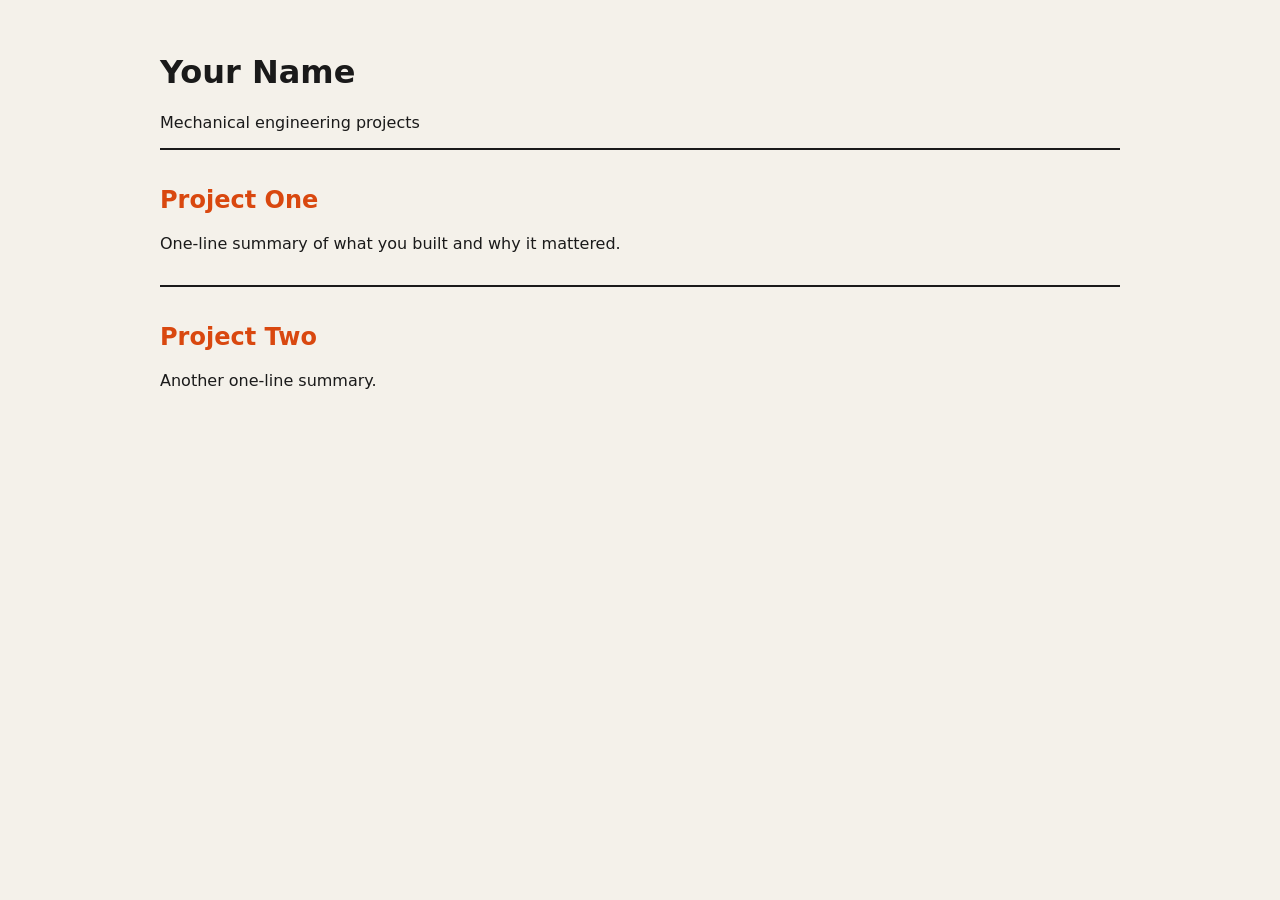
==== index.html @ 440df7db "indexfix" ====
<!DOCTYPE html>
<html lang="en">
<head>
  <meta charset="utf-8">
  <meta name="viewport" content="width=device-width, initial-scale=1">
  <title>Your Name | Mechanical Engineering Portfolio</title>
  <link rel="stylesheet" href="style.css">
</head>
<body>
  <header>
    <h1>Your Name</h1>
    <p>Mechanical engineering projects</p>
  </header>

  <main>
    <article class="project">
      <h2>Project One</h2>
      <p>One-line summary of what you built and why it mattered.</p>
    </article>
    <article class="project">
      <h2>Project Two</h2>
      <p>Another one-line summary.</p>
    </article>
  </main>
</body>
</html>
---- style.css ----
:root {
  --bg: #f4f1ea;
  --text: #1a1a1a;
  --accent: #d9480f;
}

body {
  background: var(--bg);
  color: var(--text);
  font-family: system-ui, sans-serif;
  max-width: 60rem;
  margin: 0 auto;
  padding: 2rem;
}

.project {
  border-top: 2px solid var(--text);
  padding: 1rem 0;
}

.project h2 { color: var(--accent); }
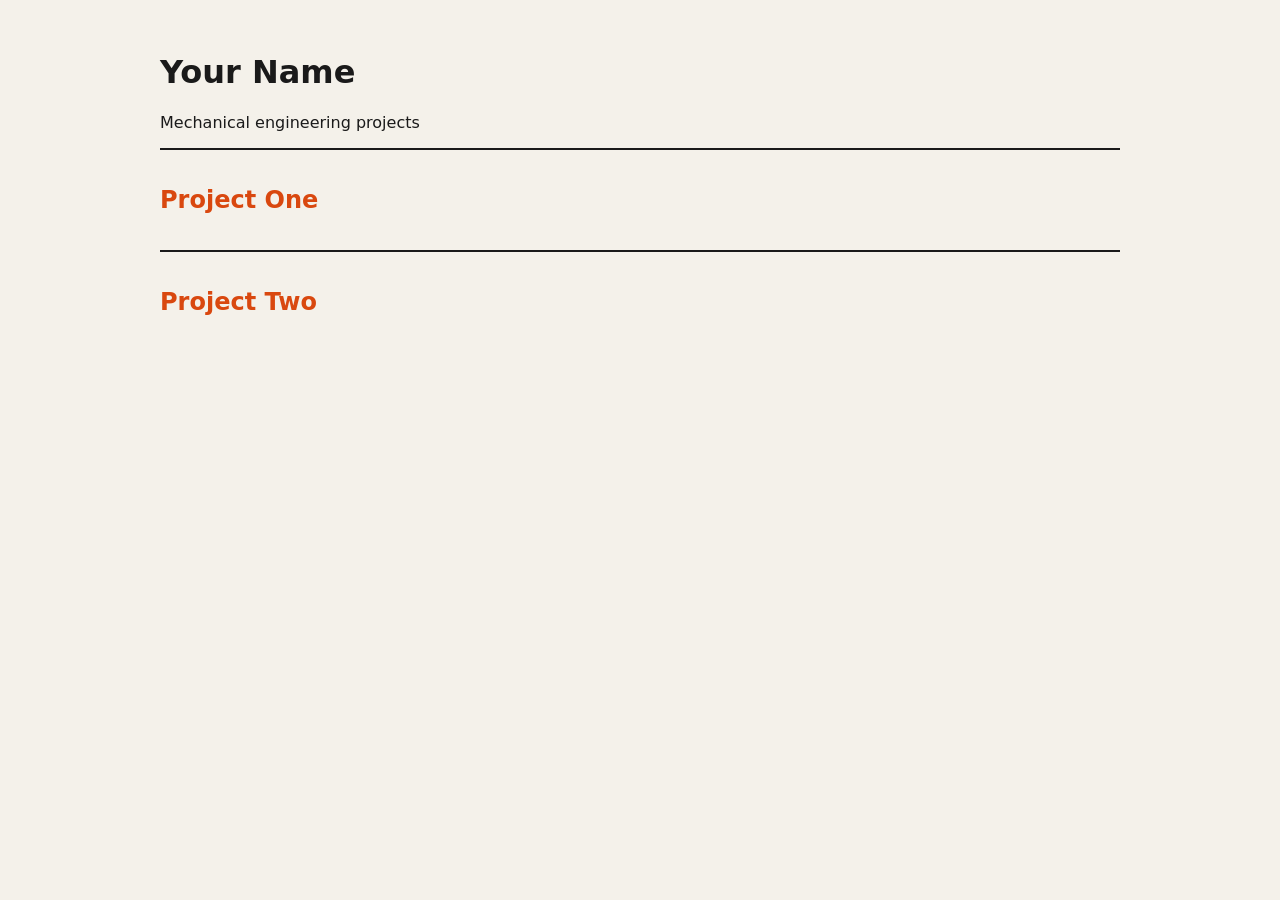
==== commit d7fae475: "flip" ====
--- a/index.html
+++ b/index.html
@@ -3,7 +3,7 @@
 <head>
   <meta charset="utf-8">
   <meta name="viewport" content="width=device-width, initial-scale=1">
-  <title>Your Name | Mechanical Engineering Portfolio</title>
+  <title>Rocco Zadra | Mechanical Engineering Portfolio</title>
   <link rel="stylesheet" href="style.css">
 </head>
 <body>
@@ -15,11 +15,11 @@
   <main>
     <article class="project">
       <h2>Project One</h2>
-      <p>One-line summary of what you built and why it mattered.</p>
+      <p></p>
     </article>
     <article class="project">
       <h2>Project Two</h2>
-      <p>Another one-line summary.</p>
+      <p></p>
     </article>
   </main>
 </body>
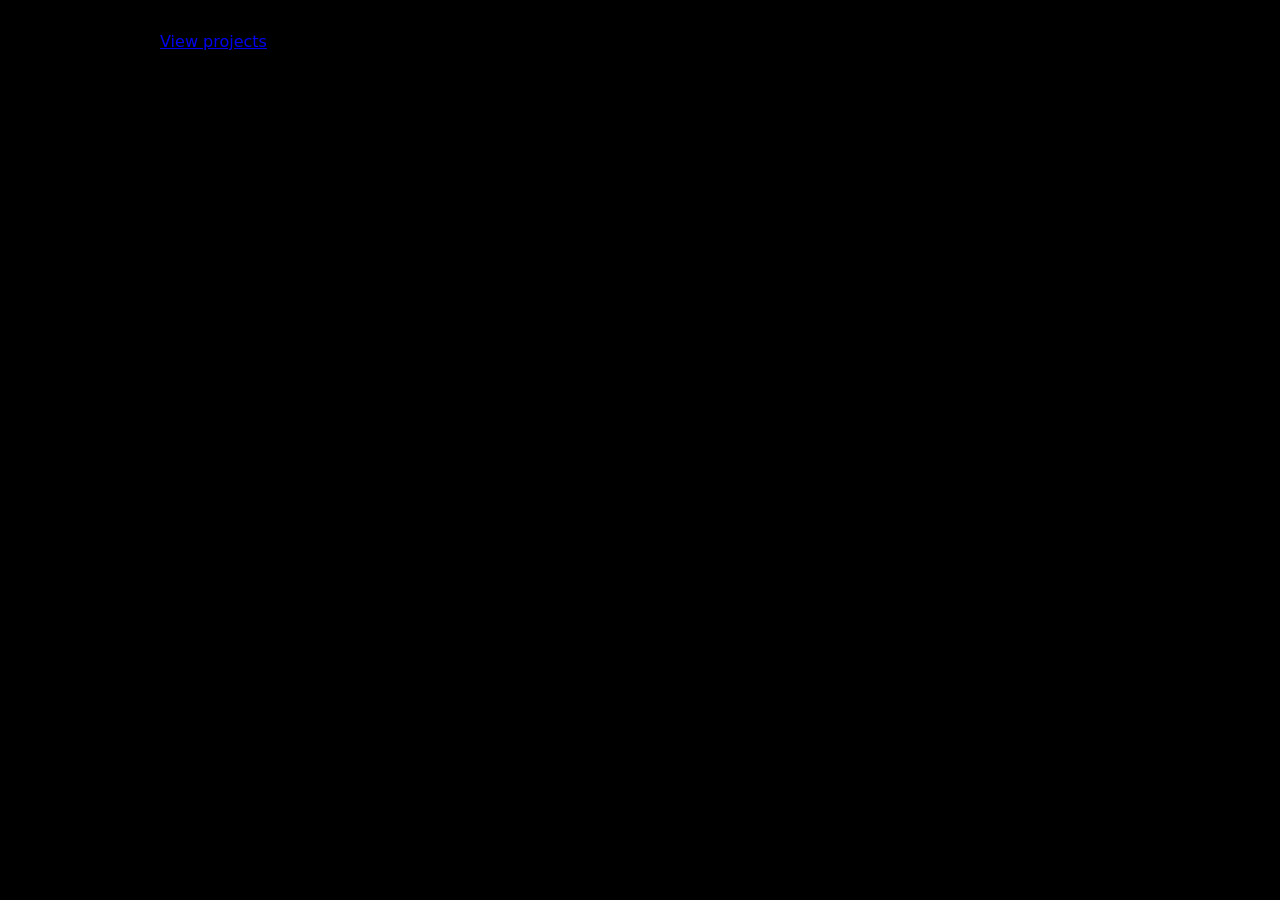
==== commit 0f5173f9: "pages" ====
--- a/index.html
+++ b/index.html
@@ -3,24 +3,12 @@
 <head>
   <meta charset="utf-8">
   <meta name="viewport" content="width=device-width, initial-scale=1">
-  <title>Rocco Zadra | Mechanical Engineering Portfolio</title>
+  <title>Rocco Zadra | Mechanical Engineer</title>
   <link rel="stylesheet" href="style.css">
 </head>
 <body>
   <header>
-    <h1>Your Name</h1>
-    <p>Mechanical engineering projects</p>
+    <a href="/projects/">View projects</a>
   </header>
-
-  <main>
-    <article class="project">
-      <h2>Project One</h2>
-      <p></p>
-    </article>
-    <article class="project">
-      <h2>Project Two</h2>
-      <p></p>
-    </article>
-  </main>
 </body>
 </html>
--- a/style.css
+++ b/style.css
@@ -1,7 +1,7 @@
 :root {
-  --bg: #f4f1ea;
-  --text: #1a1a1a;
-  --accent: #d9480f;
+  --bg: #000000;
+  --text: #FFFFFF;
+  --accent: #FF6600;
 }
 
 body {
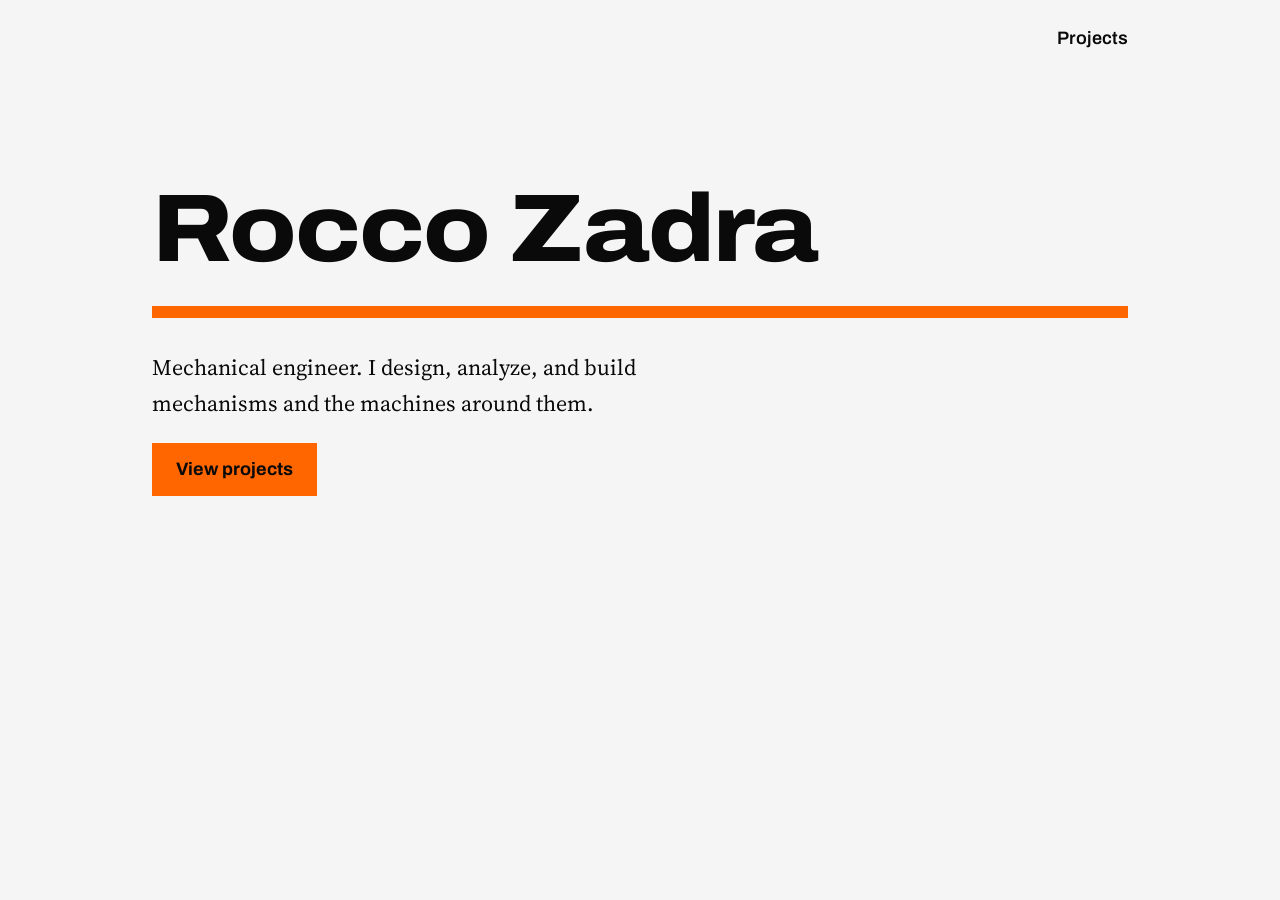
==== commit 9a9f25b5: "nf3" ====
--- a/index.html
+++ b/index.html
@@ -4,11 +4,22 @@
   <meta charset="utf-8">
   <meta name="viewport" content="width=device-width, initial-scale=1">
   <title>Rocco Zadra | Mechanical Engineer</title>
-  <link rel="stylesheet" href="style.css">
+  <link rel="preconnect" href="https://fonts.googleapis.com">
+  <link rel="preconnect" href="https://fonts.gstatic.com" crossorigin>
+  <link href="https://fonts.googleapis.com/css2?family=Archivo:wdth,wght@62..125,100..900&family=Source+Serif+4:opsz,wght@8..60,400..700&display=swap" rel="stylesheet">
+  <link rel="stylesheet" href="/style.css">
 </head>
 <body>
-  <header>
-    <a href="/projects/">View projects</a>
+  <header class="site-header">
+    <span></span>
+    <nav><a href="/projects/">Projects</a></nav>
   </header>
+
+  <main class="hero">
+    <h1>Rocco Zadra</h1>
+    <div class="bar"></div>
+    <p class="lede">Mechanical engineer. I design, analyze, and build mechanisms and the machines around them.</p>
+    <a class="button" href="/projects/">View projects</a>
+  </main>
 </body>
-</html>+</html>
--- a/style.css
+++ b/style.css
@@ -1,21 +1,150 @@
+/* ==========================================================
+   Shared styles for every page. Edit the values in :root first;
+   most of the look comes from there.
+   ========================================================== */
+
 :root {
-  --bg: #000000;
-  --text: #FFFFFF;
-  --accent: #FF6600;
+  /* Dark is the default. Light values are further down. */
+  --bg: #0a0a0a;
+  --text: #f5f5f5;
+  --muted: #a3a3a3;
+  --line: #333333;
+  --accent: #ff6600;       /* borders, fills, big shapes */
+  --accent-text: #ff6600;  /* orange used as text */
+  --on-accent: #0a0a0a;    /* text that sits on an orange fill */
+
+  --font-display: "Archivo", system-ui, sans-serif;
+  --font-body: "Source Serif 4", Georgia, serif;
 }
 
+/* Visitors whose system is set to light mode get these instead */
+@media (prefers-color-scheme: light) {
+  :root {
+    --bg: #f5f5f5;
+    --text: #0a0a0a;
+    --muted: #555555;
+    --line: #c8c8c8;
+    --accent-text: #c2410c; /* darker orange so small text stays readable */
+  }
+}
+
+*, *::before, *::after { box-sizing: border-box; }
+
 body {
+  margin: 0 auto;
+  max-width: 64rem;
+  padding: 1.5rem 1.5rem 4rem;
   background: var(--bg);
   color: var(--text);
-  font-family: system-ui, sans-serif;
-  max-width: 60rem;
-  margin: 0 auto;
-  padding: 2rem;
+  font-family: var(--font-body);
+  font-size: 1.125rem;
+  line-height: 1.6;
 }
 
-.project {
-  border-top: 2px solid var(--text);
-  padding: 1rem 0;
+/* ---------- Type ---------- */
+
+h1, h2, h3 {
+  font-family: var(--font-display);
+  line-height: 1.1;
+  margin: 0 0 0.5em;
+}
+h1 { font-size: clamp(2.5rem, 9vw, 6rem); font-weight: 800; font-stretch: 112%; letter-spacing: -0.02em; }
+h2 { font-size: 1.5rem; font-weight: 700; }
+h3 { font-size: 1.125rem; font-weight: 700; }
+
+p { max-width: 38rem; margin: 0 0 1em; }
+
+a { color: var(--accent-text); text-underline-offset: 0.2em; }
+a:hover { color: var(--text); }
+a:focus-visible { outline: 3px solid var(--accent); outline-offset: 3px; }
+
+/* ---------- Header (every page) ---------- */
+
+.site-header {
+  display: flex;
+  justify-content: space-between;
+  align-items: baseline;
+  padding-bottom: 1rem;
+  font-family: var(--font-display);
+  font-weight: 600;
+}
+.site-header a { color: var(--text); text-decoration: none; }
+.site-header a:hover { color: var(--accent-text); }
+
+/* ---------- Landing page ---------- */
+
+.hero { padding: 12vh 0 4rem; }
+.hero h1 { margin-bottom: 0; }
+
+/* The one loud element: a thick orange bar under the name */
+.hero .bar {
+  height: 0.75rem;
+  background: var(--accent);
+  margin: 1.5rem 0 2rem;
+}
+.hero .lede { font-size: 1.375rem; }
+
+.button {
+  display: inline-block;
+  padding: 0.75rem 1.5rem;
+  background: var(--accent);
+  color: var(--on-accent);
+  font-family: var(--font-display);
+  font-weight: 700;
+  text-decoration: none;
+}
+.button:hover { background: var(--text); color: var(--bg); }
+
+/* ---------- Project grid ---------- */
+
+.page-title { padding: 3rem 0 2rem; }
+
+.grid {
+  display: grid;
+  grid-template-columns: repeat(auto-fill, minmax(17rem, 1fr));
+  gap: 2.5rem 1.5rem;
 }
 
-.project h2 { color: var(--accent); }+.card { display: block; color: inherit; text-decoration: none; }
+.card h2 { margin: 0.75rem 0 0.25rem; }
+.card p { color: var(--muted); margin: 0; }
+.card:hover h2 { color: var(--accent-text); }
+.card:hover .thumb { border-color: var(--accent); }
+
+/* Thumbnail frame. Works for a real <img> or the empty placeholder. */
+.thumb {
+  display: block;
+  width: 100%;
+  aspect-ratio: 4 / 3;
+  object-fit: cover;
+  border: 1px solid var(--line);
+}
+
+/* Placeholder: an empty box crossed out, like a blank on a drawing.
+   Delete the .placeholder class once you have a real image. */
+.placeholder {
+  background:
+    linear-gradient(to top right, transparent calc(50% - 1px), var(--line) 50%, transparent calc(50% + 1px)),
+    linear-gradient(to bottom right, transparent calc(50% - 1px), var(--line) 50%, transparent calc(50% + 1px));
+}
+
+/* ---------- Single project page ---------- */
+
+.project-head { padding: 3rem 0 1.5rem; }
+.project-head .lede { font-size: 1.375rem; color: var(--muted); }
+
+.facts {
+  display: grid;
+  grid-template-columns: repeat(auto-fit, minmax(9rem, 1fr));
+  gap: 1rem;
+  margin: 0 0 2.5rem;
+  padding: 1rem 0;
+  border-top: 3px solid var(--accent);
+  border-bottom: 1px solid var(--line);
+}
+.facts dt { color: var(--muted); font-size: 0.875rem; }
+.facts dd { margin: 0; font-family: var(--font-display); font-weight: 600; }
+
+.hero-image { margin: 0 0 3rem; }
+
+.project-body section { margin-bottom: 2.5rem; }
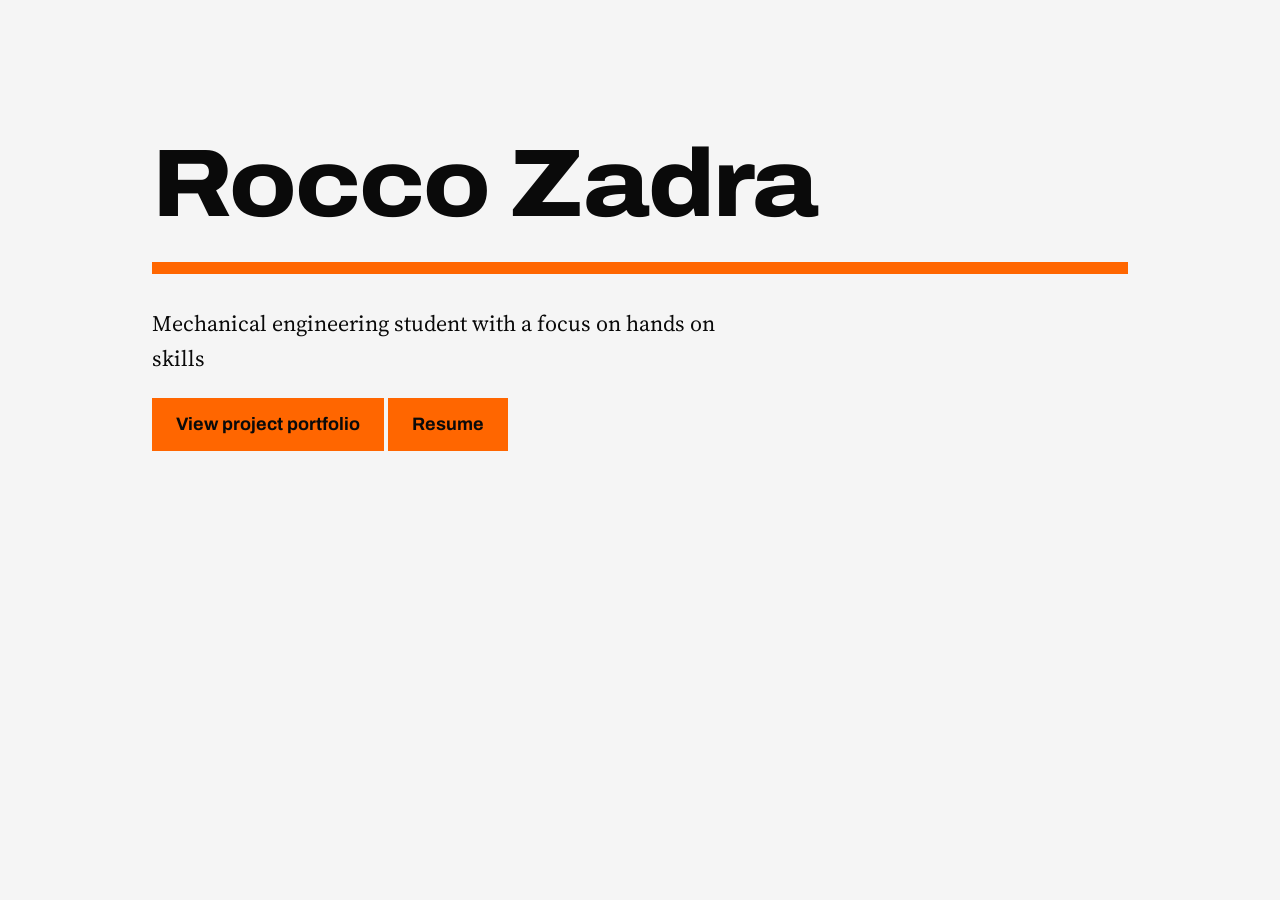
==== commit 8efdec36: "resume" ====
--- a/index.html
+++ b/index.html
@@ -10,16 +10,12 @@
   <link rel="stylesheet" href="/style.css">
 </head>
 <body>
-  <header class="site-header">
-    <span></span>
-    <nav><a href="/projects/">Projects</a></nav>
-  </header>
-
   <main class="hero">
     <h1>Rocco Zadra</h1>
     <div class="bar"></div>
-    <p class="lede">Mechanical engineer. I design, analyze, and build mechanisms and the machines around them.</p>
-    <a class="button" href="/projects/">View projects</a>
+    <p class="lede">Mechanical engineering student with a focus on hands on skills</p>
+    <a class="button" href="/projects/">View project portfolio</a>
+    <a class="button" href="/resume/">Resume</a>
   </main>
 </body>
 </html>
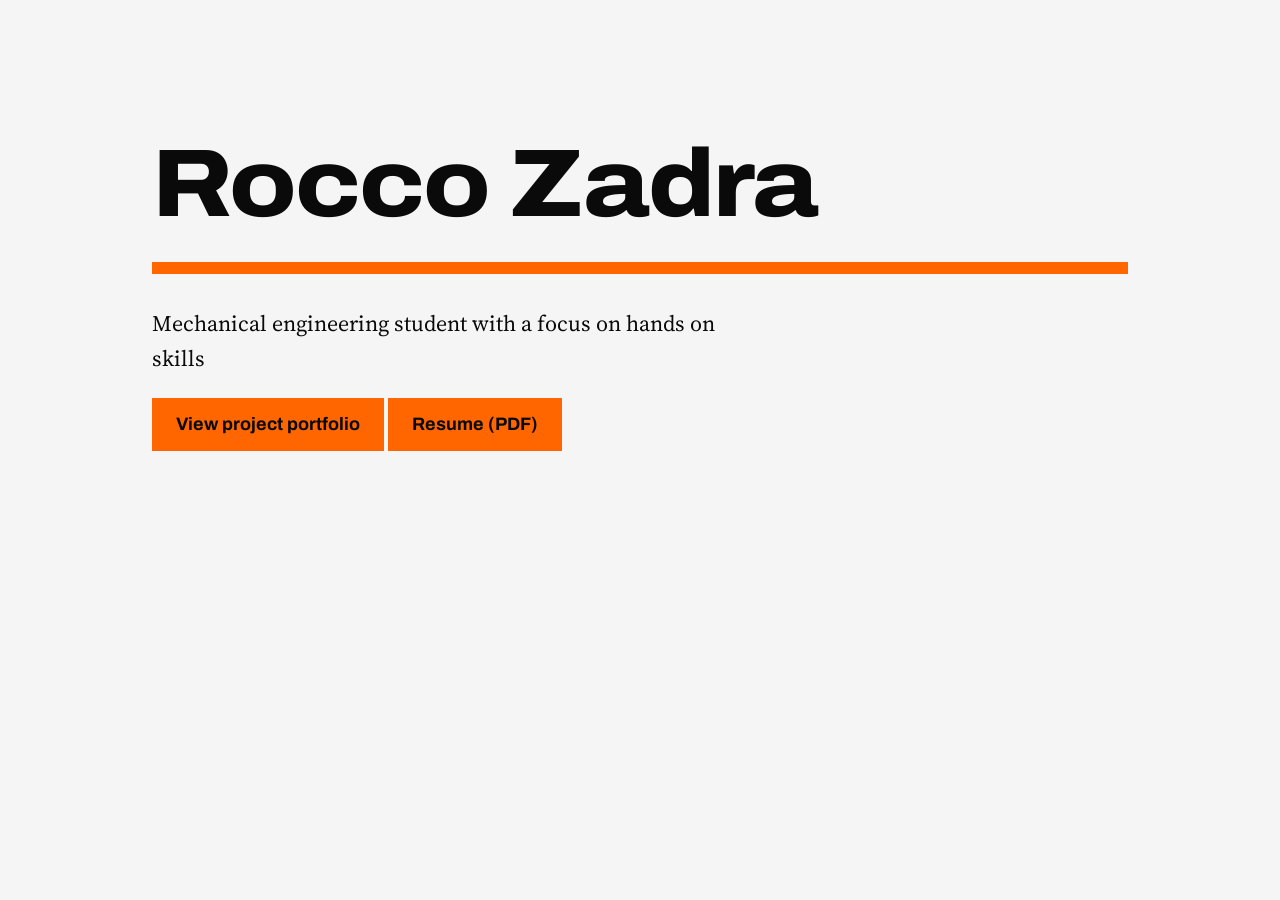
==== commit bafb87db: "resume2" ====
--- a/index.html
+++ b/index.html
@@ -15,7 +15,7 @@
     <div class="bar"></div>
     <p class="lede">Mechanical engineering student with a focus on hands on skills</p>
     <a class="button" href="/projects/">View project portfolio</a>
-    <a class="button" href="/resume/">Resume</a>
+    <a class="button" href="/resume.pdf">Resume (PDF)</a>
   </main>
 </body>
 </html>
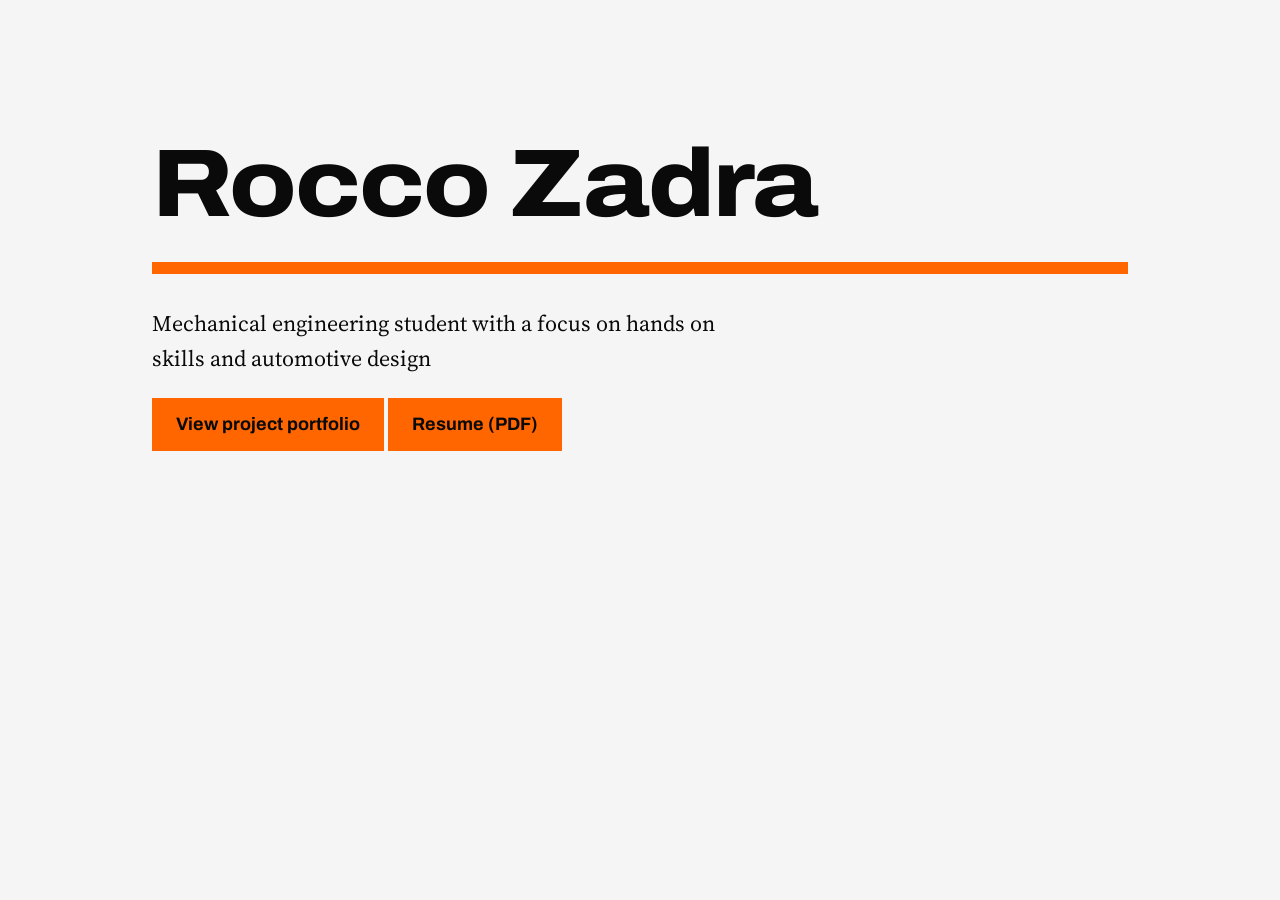
==== commit 95180d15: "2 % cleaner" ====
--- a/index.html
+++ b/index.html
@@ -13,7 +13,7 @@
   <main class="hero">
     <h1>Rocco Zadra</h1>
     <div class="bar"></div>
-    <p class="lede">Mechanical engineering student with a focus on hands on skills</p>
+    <p class="lede">Mechanical engineering student with a focus on hands on skills and automotive design</p>
     <a class="button" href="/projects/">View project portfolio</a>
     <a class="button" href="/resume.pdf">Resume (PDF)</a>
   </main>
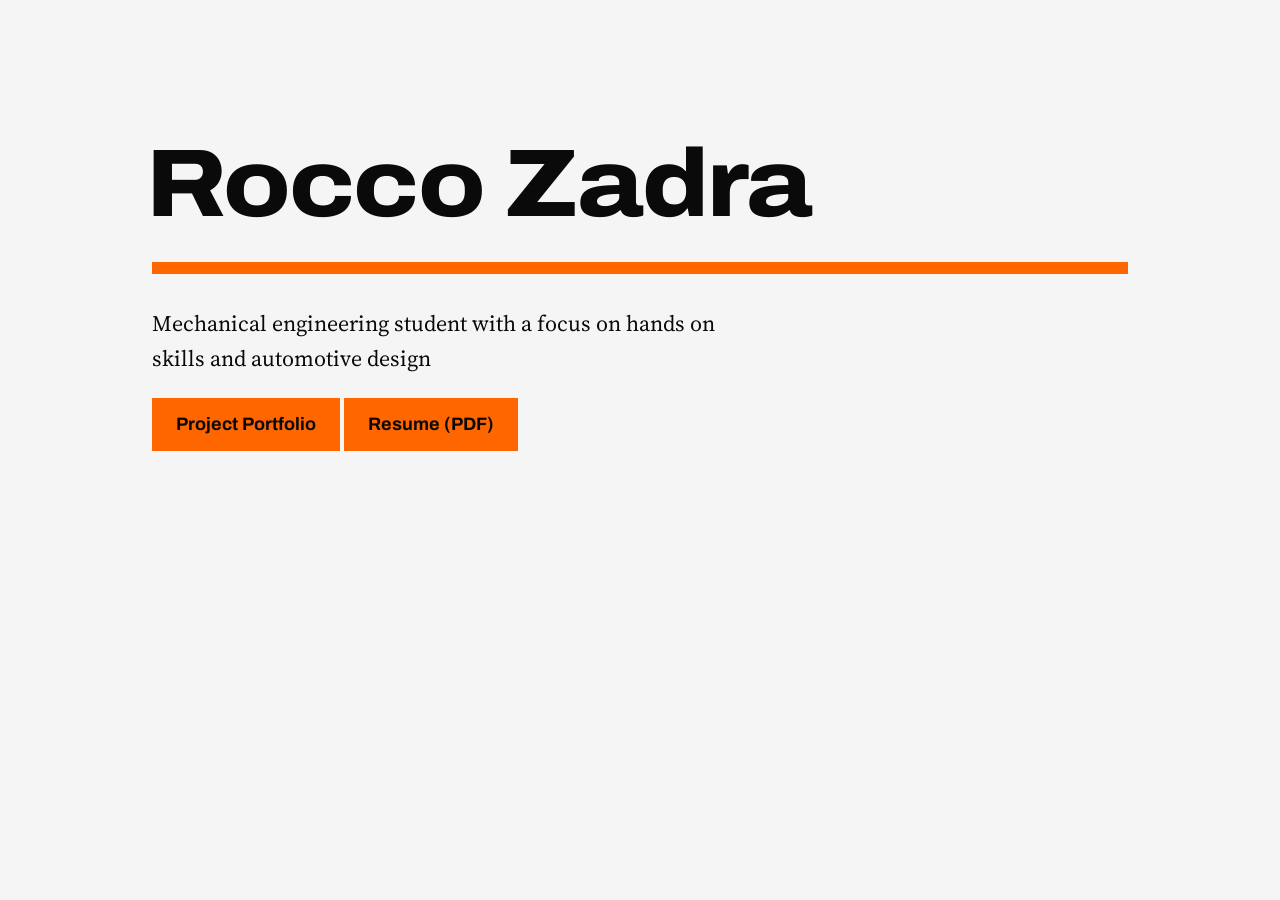
==== commit fb1b7e4e: "padding" ====
--- a/index.html
+++ b/index.html
@@ -14,7 +14,7 @@
     <h1>Rocco Zadra</h1>
     <div class="bar"></div>
     <p class="lede">Mechanical engineering student with a focus on hands on skills and automotive design</p>
-    <a class="button" href="/projects/">View project portfolio</a>
+    <a class="button" href="/projects/">Project Portfolio</a>
     <a class="button" href="/resume.pdf">Resume (PDF)</a>
   </main>
 </body>
--- a/style.css
+++ b/style.css
@@ -48,7 +48,7 @@
   line-height: 1.1;
   margin: 0 0 0.5em;
 }
-h1 { font-size: clamp(2.5rem, 9vw, 6rem); font-weight: 800; font-stretch: 112%; letter-spacing: -0.02em; }
+h1 { margin-left: -0.06em; font-size: clamp(2.5rem, 9vw, 6rem); font-weight: 800; font-stretch: 112%; letter-spacing: -0.02em; }
 h2 { font-size: 1.5rem; font-weight: 700; }
 h3 { font-size: 1.125rem; font-weight: 700; }
 
